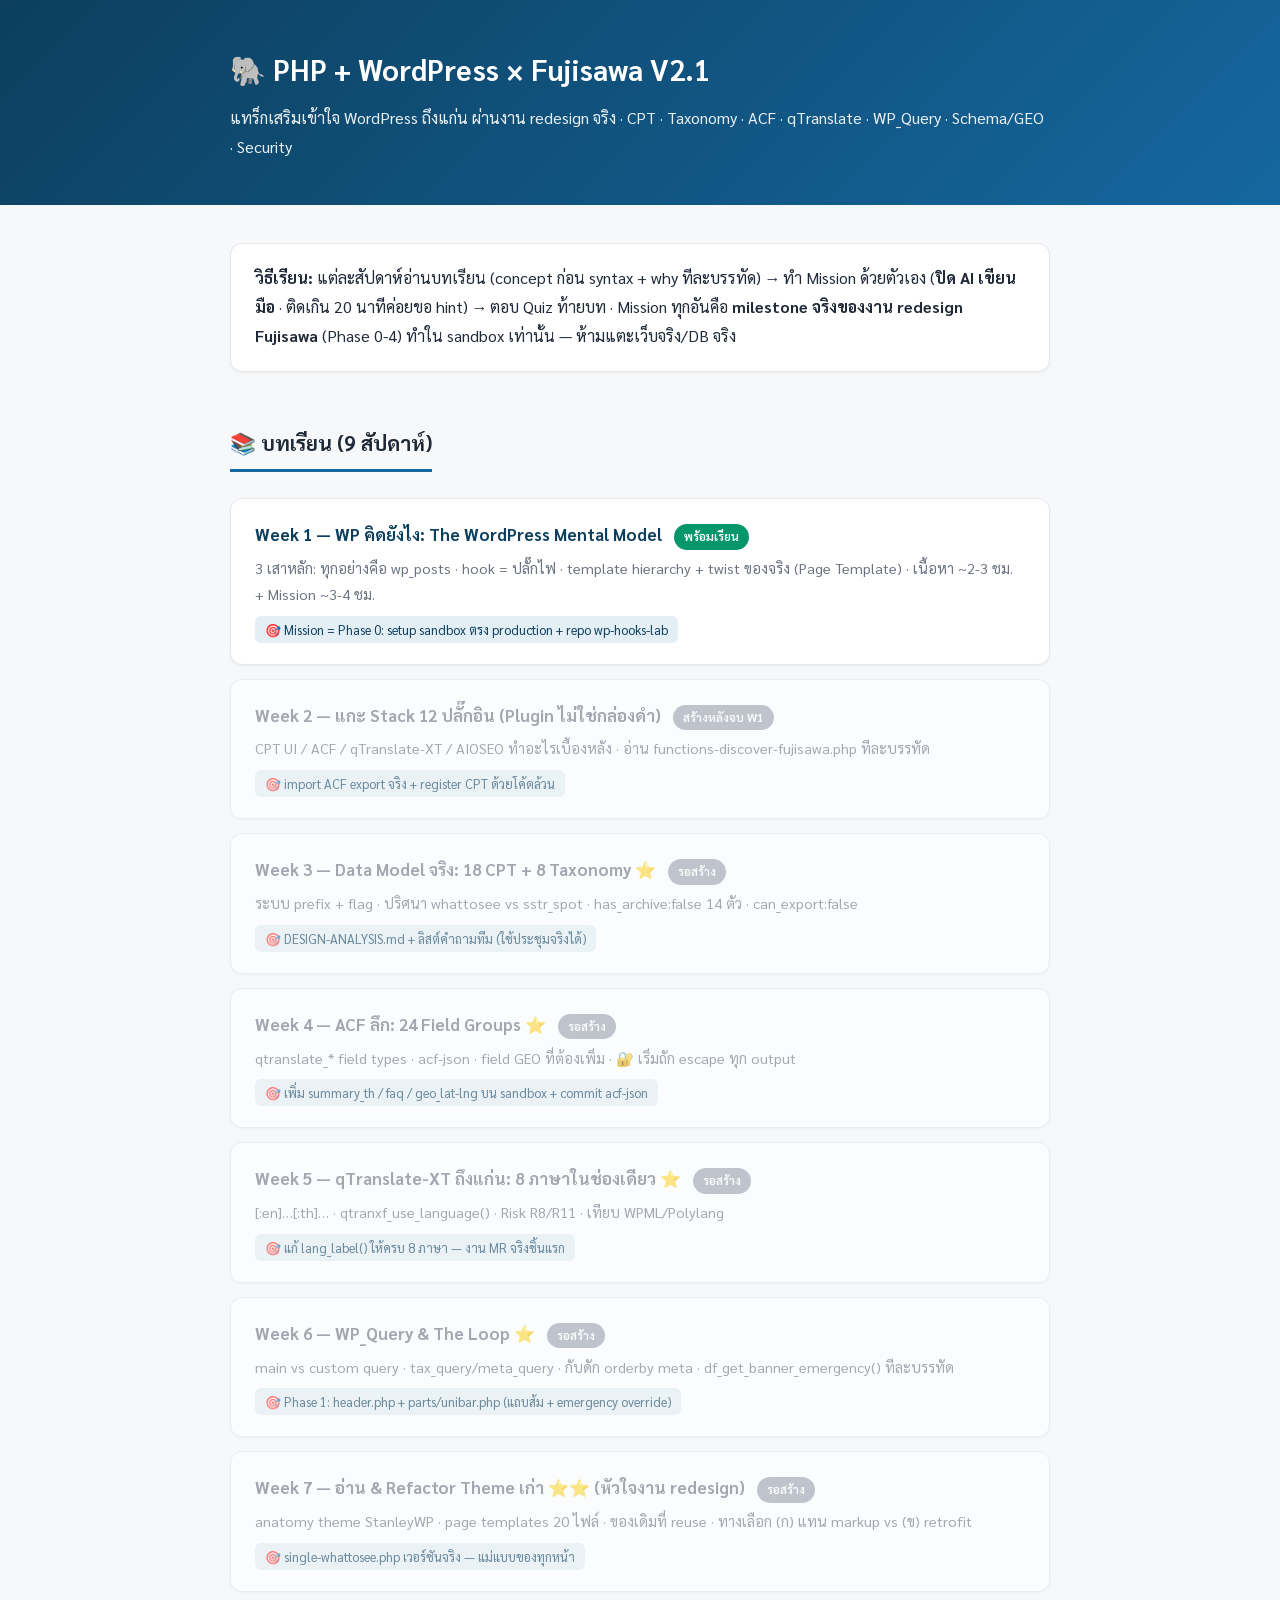
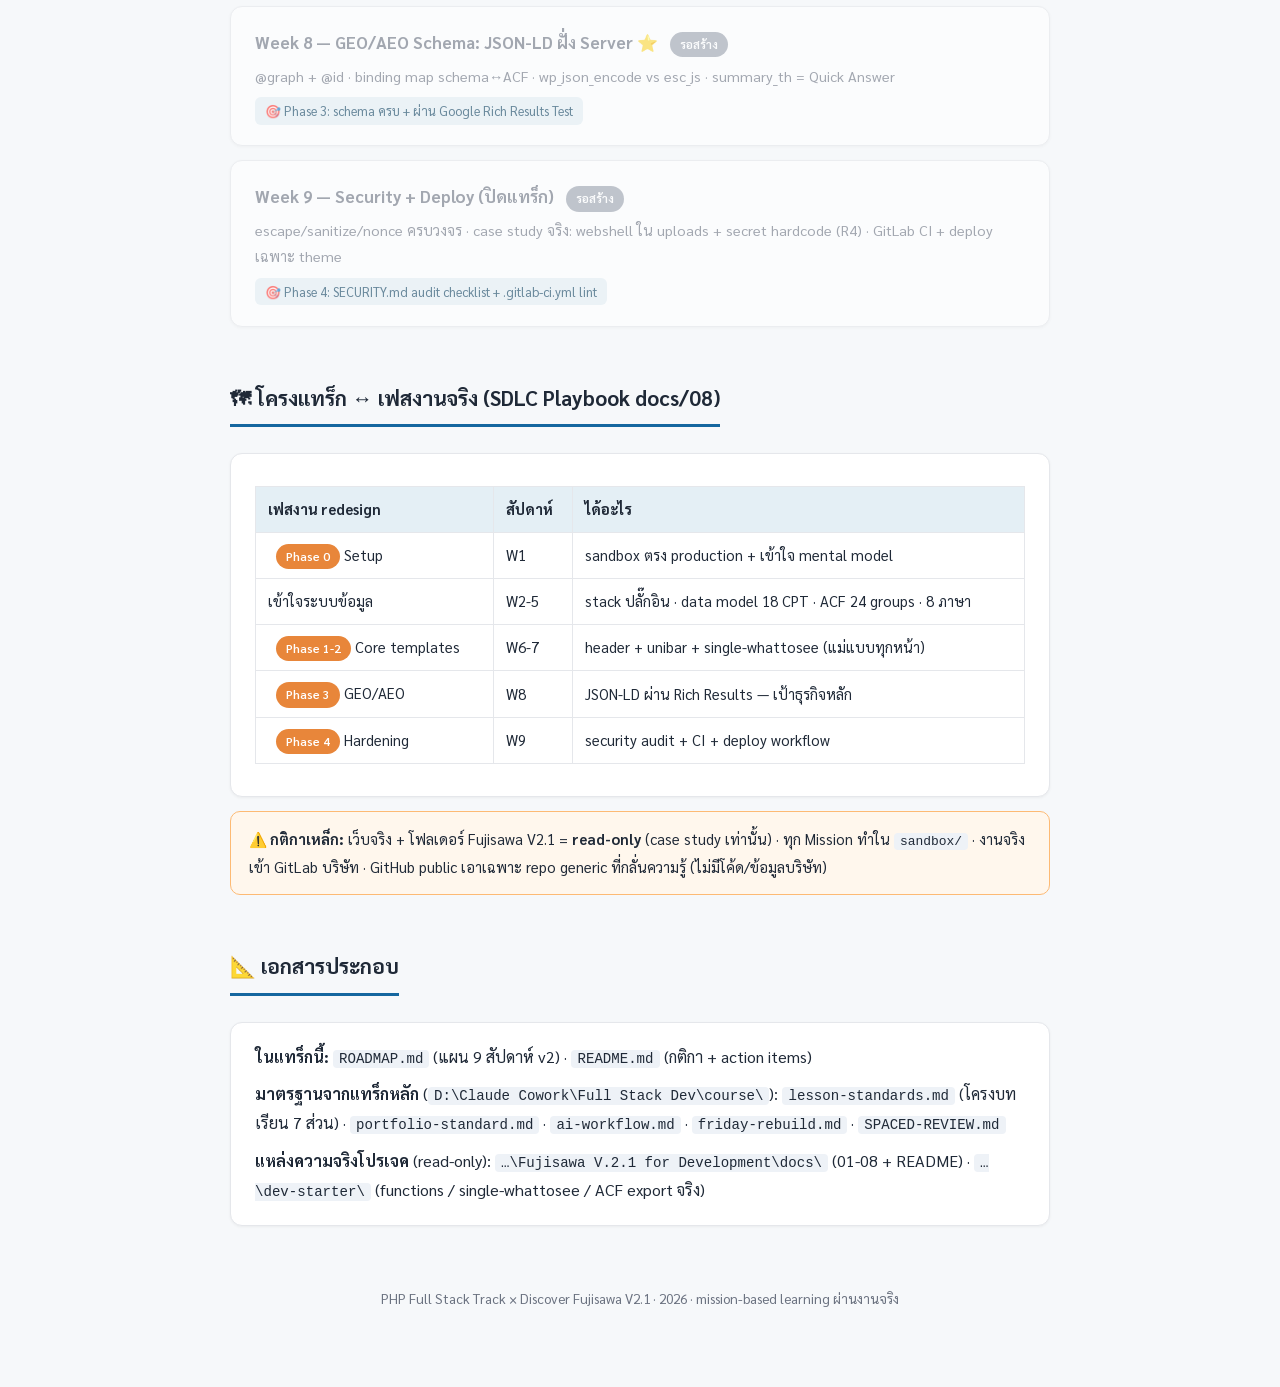
==== index.html @ 59da2ed6 "Note: Frist push data." ====
<!DOCTYPE html>
<html lang="th">
<head>
<meta charset="UTF-8">
<meta name="viewport" content="width=device-width, initial-scale=1.0">
<title>PHP + WordPress × Fujisawa V2.1 — คอร์สเรียน</title>
<style>
@import url('https://fonts.googleapis.com/css2?family=Sarabun:wght@300;400;600;700&display=swap');
:root{--bg:#f6f8fa;--card:#fff;--ink:#1f2937;--muted:#6b7280;--brand:#15679f;--brand-dark:#0c3f5e;--accent:#e8863a;--ok:#059669;--border:#e5e7eb;--tint:#e4eff5}
*{box-sizing:border-box}body{font-family:'Sarabun',sans-serif;background:var(--bg);color:var(--ink);margin:0;line-height:1.8;font-size:16px}
.wrap{max-width:860px;margin:0 auto;padding:24px 20px 80px}
header.hero{background:linear-gradient(135deg,#0c3f5e,#15679f);color:#fff;padding:44px 20px}
header.hero h1{margin:0 0 8px;font-size:1.8rem}header.hero p{margin:0;opacity:.92}
h2{font-size:1.3rem;margin:38px 0 12px;padding-bottom:8px;border-bottom:3px solid var(--brand);display:inline-block}
.card{background:var(--card);border:1px solid var(--border);border-radius:12px;padding:20px 24px;margin:14px 0;box-shadow:0 1px 3px rgba(0,0,0,.05)}
.card.disabled{opacity:.6}
a.week{font-weight:700;color:var(--brand-dark);text-decoration:none;font-size:1.05rem}
span.week-off{font-weight:700;color:var(--muted);font-size:1.05rem}
.badge{display:inline-block;background:var(--ok);color:#fff;font-size:.75rem;padding:2px 10px;border-radius:999px;font-weight:600;margin-left:8px}
.badge.soon{background:#9ca3af}
.badge.phase{background:var(--accent)}
.muted{color:var(--muted);font-size:.9rem}
.mission{display:inline-block;background:var(--tint);color:var(--brand-dark);font-size:.8rem;padding:2px 10px;border-radius:6px;margin-top:8px}
table{width:100%;border-collapse:collapse;margin:12px 0;font-size:.92rem}
th,td{border:1px solid var(--border);padding:9px 12px;text-align:left}th{background:var(--tint)}
.warn{background:#fff7ed;border:1px solid #fdba74;border-radius:10px;padding:14px 18px;margin:14px 0;font-size:.92rem}
code{background:#eef2f7;border-radius:4px;padding:1px 6px;font-size:.88em}
footer{text-align:center;color:var(--muted);font-size:.85rem;margin-top:60px}
@media(max-width:600px){body{font-size:15px}header.hero h1{font-size:1.3rem}.wrap{padding:18px 14px 60px}table{display:block;overflow-x:auto}}
</style>
</head>
<body>
<header class="hero">
  <div class="wrap" style="padding:0 20px">
    <h1>🐘 PHP + WordPress × Fujisawa V2.1</h1>
    <p>แทร็กเสริมเข้าใจ WordPress ถึงแก่น ผ่านงาน redesign จริง · CPT · Taxonomy · ACF · qTranslate · WP_Query · Schema/GEO · Security</p>
  </div>
</header>
<div class="wrap">

  <div class="card">
    <strong>วิธีเรียน:</strong> แต่ละสัปดาห์อ่านบทเรียน (concept ก่อน syntax + why ทีละบรรทัด) → ทำ Mission ด้วยตัวเอง
    (<strong>ปิด AI เขียนมือ</strong> · ติดเกิน 20 นาทีค่อยขอ hint) → ตอบ Quiz ท้ายบท
    · Mission ทุกอันคือ <strong>milestone จริงของงาน redesign Fujisawa</strong> (Phase 0-4) ทำใน sandbox เท่านั้น — ห้ามแตะเว็บจริง/DB จริง
  </div>

  <h2>📚 บทเรียน (9 สัปดาห์)</h2>

  <div class="card">
    <a class="week" href="week-01/index.html">Week 1 — WP คิดยังไง: The WordPress Mental Model</a>
    <span class="badge">พร้อมเรียน</span>
    <p class="muted" style="margin:6px 0 0">3 เสาหลัก: ทุกอย่างคือ wp_posts · hook = ปลั๊กไฟ · template hierarchy + twist ของจริง (Page Template) · เนื้อหา ~2-3 ชม. + Mission ~3-4 ชม.</p>
    <span class="mission">🎯 Mission = Phase 0: setup sandbox ตรง production + repo wp-hooks-lab</span>
  </div>

  <div class="card disabled">
    <span class="week-off">Week 2 — แกะ Stack 12 ปลั๊กอิน (Plugin ไม่ใช่กล่องดำ)</span>
    <span class="badge soon">สร้างหลังจบ W1</span>
    <p class="muted" style="margin:6px 0 0">CPT UI / ACF / qTranslate-XT / AIOSEO ทำอะไรเบื้องหลัง · อ่าน functions-discover-fujisawa.php ทีละบรรทัด</p>
    <span class="mission">🎯 import ACF export จริง + register CPT ด้วยโค้ดล้วน</span>
  </div>

  <div class="card disabled">
    <span class="week-off">Week 3 — Data Model จริง: 18 CPT + 8 Taxonomy ⭐</span>
    <span class="badge soon">รอสร้าง</span>
    <p class="muted" style="margin:6px 0 0">ระบบ prefix + flag · ปริศนา whattosee vs sstr_spot · has_archive:false 14 ตัว · can_export:false</p>
    <span class="mission">🎯 DESIGN-ANALYSIS.md + ลิสต์คำถามทีม (ใช้ประชุมจริงได้)</span>
  </div>

  <div class="card disabled">
    <span class="week-off">Week 4 — ACF ลึก: 24 Field Groups ⭐</span>
    <span class="badge soon">รอสร้าง</span>
    <p class="muted" style="margin:6px 0 0">qtranslate_* field types · acf-json · field GEO ที่ต้องเพิ่ม · 🔐 เริ่มถัก escape ทุก output</p>
    <span class="mission">🎯 เพิ่ม summary_th / faq / geo_lat-lng บน sandbox + commit acf-json</span>
  </div>

  <div class="card disabled">
    <span class="week-off">Week 5 — qTranslate-XT ถึงแก่น: 8 ภาษาในช่องเดียว ⭐</span>
    <span class="badge soon">รอสร้าง</span>
    <p class="muted" style="margin:6px 0 0">[:en]…[:th]… · qtranxf_use_language() · Risk R8/R11 · เทียบ WPML/Polylang</p>
    <span class="mission">🎯 แก้ lang_label() ให้ครบ 8 ภาษา — งาน MR จริงชิ้นแรก</span>
  </div>

  <div class="card disabled">
    <span class="week-off">Week 6 — WP_Query &amp; The Loop ⭐</span>
    <span class="badge soon">รอสร้าง</span>
    <p class="muted" style="margin:6px 0 0">main vs custom query · tax_query/meta_query · กับดัก orderby meta · df_get_banner_emergency() ทีละบรรทัด</p>
    <span class="mission">🎯 Phase 1: header.php + parts/unibar.php (แถบส้ม + emergency override)</span>
  </div>

  <div class="card disabled">
    <span class="week-off">Week 7 — อ่าน &amp; Refactor Theme เก่า ⭐⭐ (หัวใจงาน redesign)</span>
    <span class="badge soon">รอสร้าง</span>
    <p class="muted" style="margin:6px 0 0">anatomy theme StanleyWP · page templates 20 ไฟล์ · ของเดิมที่ reuse · ทางเลือก (ก) แทน markup vs (ข) retrofit</p>
    <span class="mission">🎯 single-whattosee.php เวอร์ชันจริง — แม่แบบของทุกหน้า</span>
  </div>

  <div class="card disabled">
    <span class="week-off">Week 8 — GEO/AEO Schema: JSON-LD ฝั่ง Server ⭐</span>
    <span class="badge soon">รอสร้าง</span>
    <p class="muted" style="margin:6px 0 0">@graph + @id · binding map schema↔ACF · wp_json_encode vs esc_js · summary_th = Quick Answer</p>
    <span class="mission">🎯 Phase 3: schema ครบ + ผ่าน Google Rich Results Test</span>
  </div>

  <div class="card disabled">
    <span class="week-off">Week 9 — Security + Deploy (ปิดแทร็ก)</span>
    <span class="badge soon">รอสร้าง</span>
    <p class="muted" style="margin:6px 0 0">escape/sanitize/nonce ครบวงจร · case study จริง: webshell ใน uploads + secret hardcode (R4) · GitLab CI + deploy เฉพาะ theme</p>
    <span class="mission">🎯 Phase 4: SECURITY.md audit checklist + .gitlab-ci.yml lint</span>
  </div>

  <h2>🗺 โครงแทร็ก ↔ เฟสงานจริง (SDLC Playbook docs/08)</h2>
  <div class="card">
    <table>
      <tr><th>เฟสงาน redesign</th><th>สัปดาห์</th><th>ได้อะไร</th></tr>
      <tr><td><span class="badge phase">Phase 0</span> Setup</td><td>W1</td><td>sandbox ตรง production + เข้าใจ mental model</td></tr>
      <tr><td>เข้าใจระบบข้อมูล</td><td>W2-5</td><td>stack ปลั๊กอิน · data model 18 CPT · ACF 24 groups · 8 ภาษา</td></tr>
      <tr><td><span class="badge phase">Phase 1-2</span> Core templates</td><td>W6-7</td><td>header + unibar + single-whattosee (แม่แบบทุกหน้า)</td></tr>
      <tr><td><span class="badge phase">Phase 3</span> GEO/AEO</td><td>W8</td><td>JSON-LD ผ่าน Rich Results — เป้าธุรกิจหลัก</td></tr>
      <tr><td><span class="badge phase">Phase 4</span> Hardening</td><td>W9</td><td>security audit + CI + deploy workflow</td></tr>
    </table>
  </div>

  <div class="warn">
    <strong>⚠️ กติกาเหล็ก:</strong> เว็บจริง + โฟลเดอร์ Fujisawa V2.1 = <strong>read-only</strong> (case study เท่านั้น) ·
    ทุก Mission ทำใน <code>sandbox/</code> · งานจริงเข้า GitLab บริษัท · GitHub public เอาเฉพาะ repo generic ที่กลั่นความรู้ (ไม่มีโค้ด/ข้อมูลบริษัท)
  </div>

  <h2>📐 เอกสารประกอบ</h2>
  <div class="card">
    <p style="margin:0 0 8px"><strong>ในแทร็กนี้:</strong> <code>ROADMAP.md</code> (แผน 9 สัปดาห์ v2) · <code>README.md</code> (กติกา + action items)</p>
    <p style="margin:0 0 8px"><strong>มาตรฐานจากแทร็กหลัก</strong> (<code>D:\Claude Cowork\Full Stack Dev\course\</code>): <code>lesson-standards.md</code> (โครงบทเรียน 7 ส่วน) · <code>portfolio-standard.md</code> · <code>ai-workflow.md</code> · <code>friday-rebuild.md</code> · <code>SPACED-REVIEW.md</code></p>
    <p style="margin:0"><strong>แหล่งความจริงโปรเจค</strong> (read-only): <code>…\Fujisawa V.2.1 for Development\docs\</code> (01-08 + README) · <code>…\dev-starter\</code> (functions / single-whattosee / ACF export จริง)</p>
  </div>

  <footer>PHP Full Stack Track × Discover Fujisawa V2.1 · 2026 · mission-based learning ผ่านงานจริง</footer>
</div>
</body>
</html>
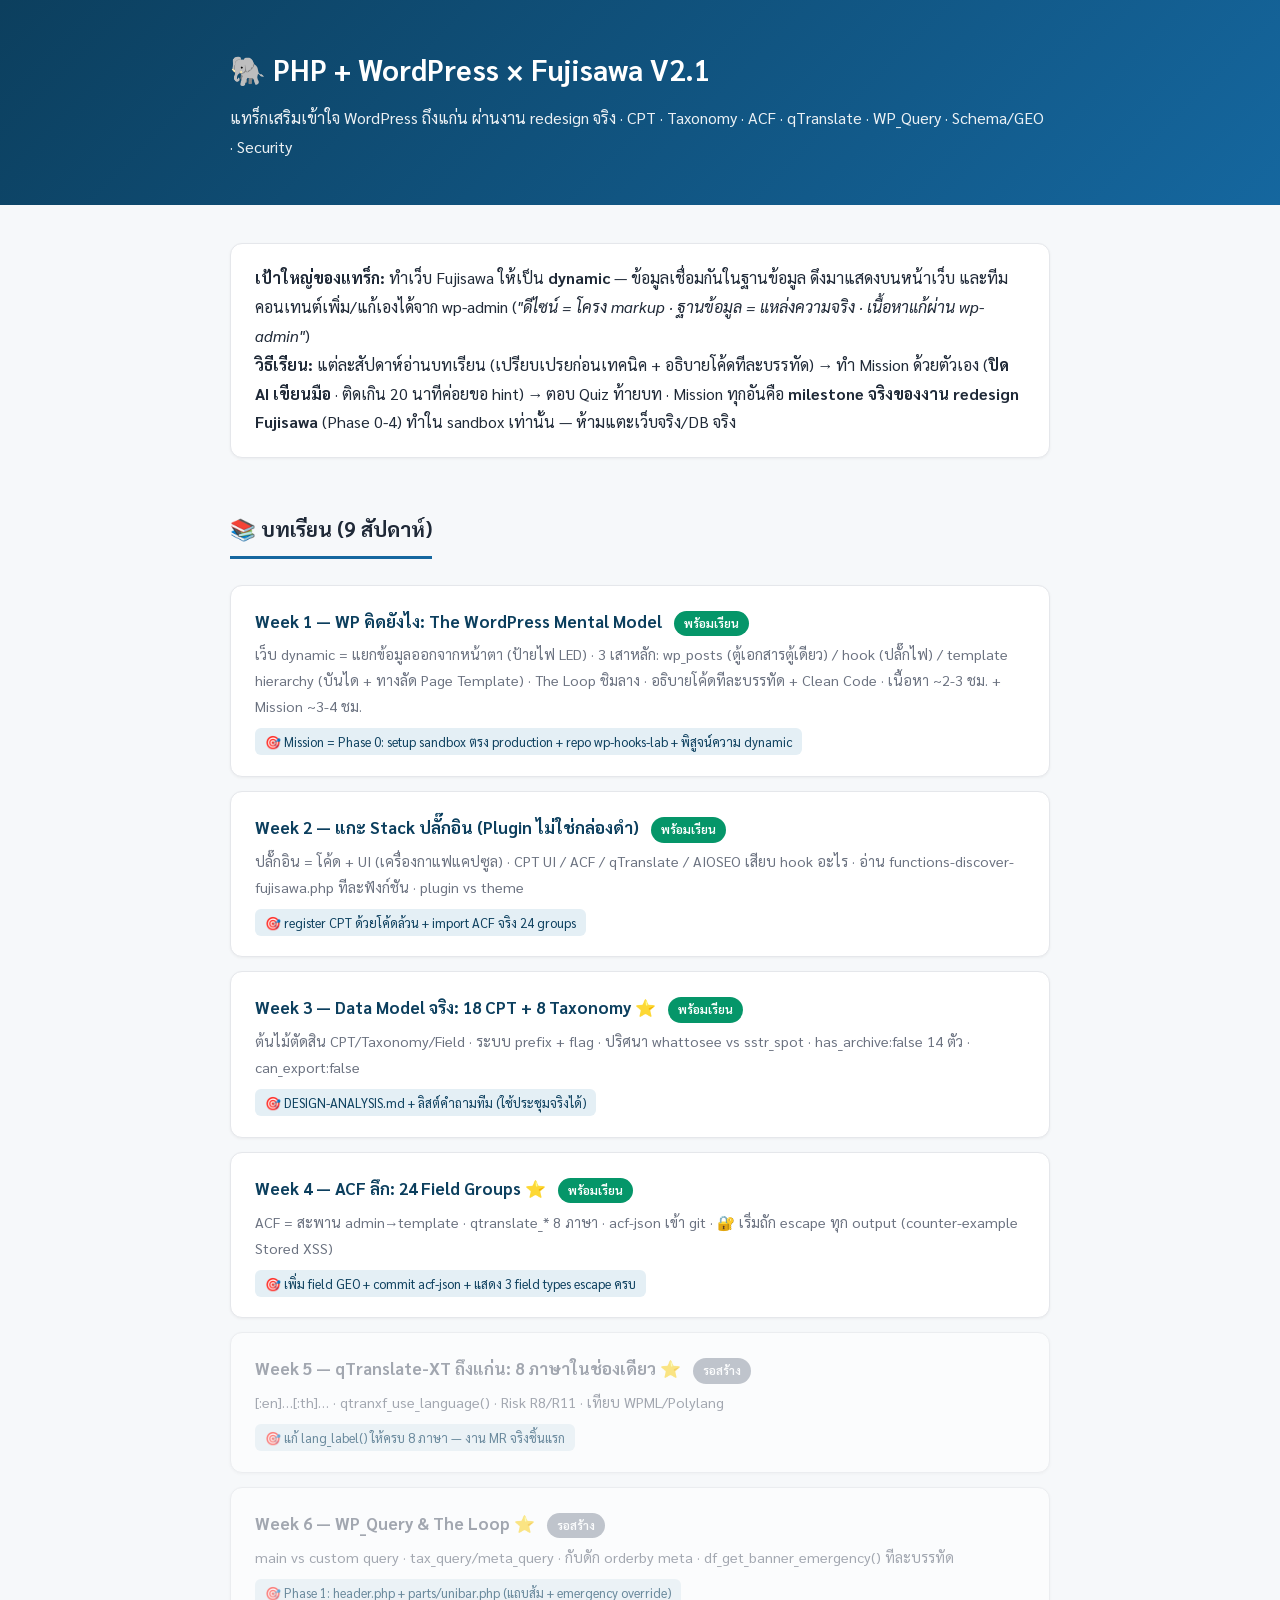
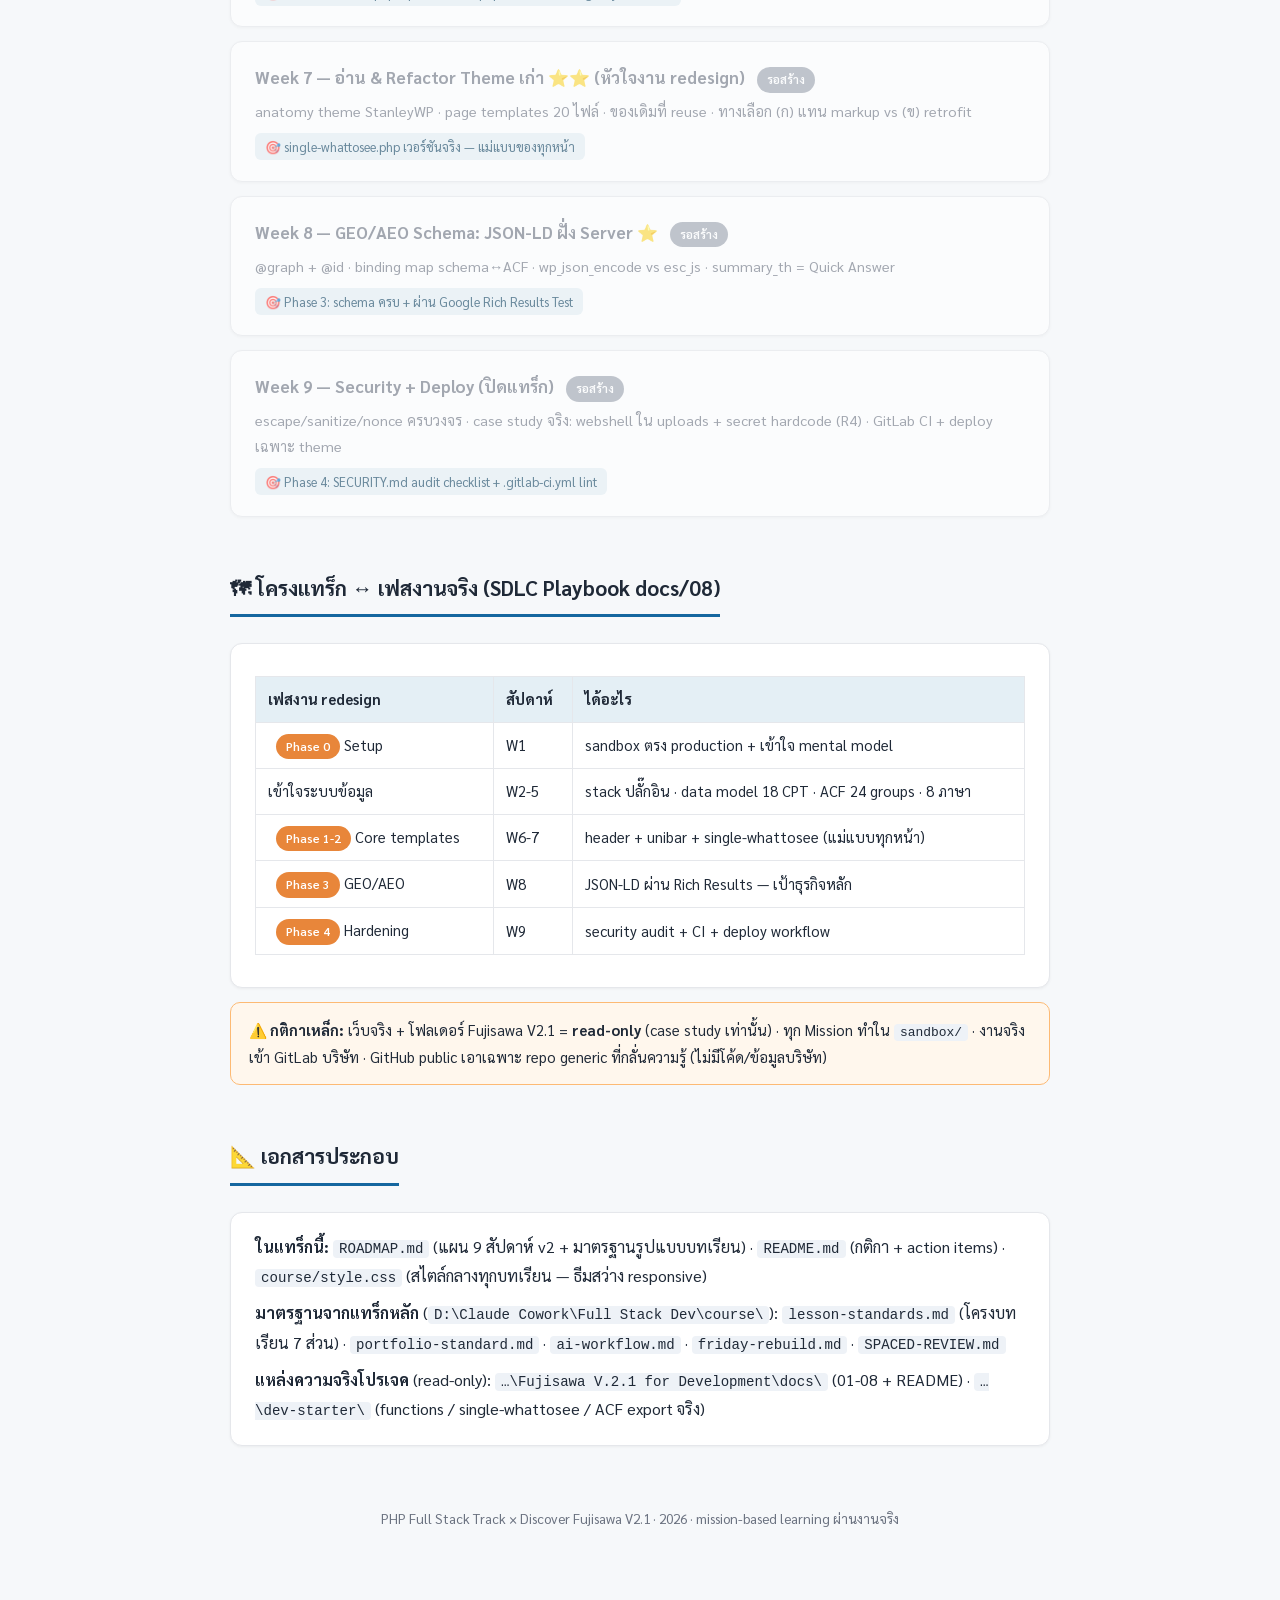
==== commit 1b3273c7: "Update: Week02-04." ====
--- a/index.html
+++ b/index.html
@@ -39,7 +39,10 @@
 <div class="wrap">
 
   <div class="card">
-    <strong>วิธีเรียน:</strong> แต่ละสัปดาห์อ่านบทเรียน (concept ก่อน syntax + why ทีละบรรทัด) → ทำ Mission ด้วยตัวเอง
+    <strong>เป้าใหญ่ของแทร็ก:</strong> ทำเว็บ Fujisawa ให้เป็น <strong>dynamic</strong> — ข้อมูลเชื่อมกันในฐานข้อมูล
+    ดึงมาแสดงบนหน้าเว็บ และทีมคอนเทนต์เพิ่ม/แก้เองได้จาก wp-admin
+    (<em>"ดีไซน์ = โครง markup · ฐานข้อมูล = แหล่งความจริง · เนื้อหาแก้ผ่าน wp-admin"</em>)
+    <br><strong>วิธีเรียน:</strong> แต่ละสัปดาห์อ่านบทเรียน (เปรียบเปรยก่อนเทคนิค + อธิบายโค้ดทีละบรรทัด) → ทำ Mission ด้วยตัวเอง
     (<strong>ปิด AI เขียนมือ</strong> · ติดเกิน 20 นาทีค่อยขอ hint) → ตอบ Quiz ท้ายบท
     · Mission ทุกอันคือ <strong>milestone จริงของงาน redesign Fujisawa</strong> (Phase 0-4) ทำใน sandbox เท่านั้น — ห้ามแตะเว็บจริง/DB จริง
   </div>
@@ -49,29 +52,29 @@
   <div class="card">
     <a class="week" href="week-01/index.html">Week 1 — WP คิดยังไง: The WordPress Mental Model</a>
     <span class="badge">พร้อมเรียน</span>
-    <p class="muted" style="margin:6px 0 0">3 เสาหลัก: ทุกอย่างคือ wp_posts · hook = ปลั๊กไฟ · template hierarchy + twist ของจริง (Page Template) · เนื้อหา ~2-3 ชม. + Mission ~3-4 ชม.</p>
-    <span class="mission">🎯 Mission = Phase 0: setup sandbox ตรง production + repo wp-hooks-lab</span>
+    <p class="muted" style="margin:6px 0 0">เว็บ dynamic = แยกข้อมูลออกจากหน้าตา (ป้ายไฟ LED) · 3 เสาหลัก: wp_posts (ตู้เอกสารตู้เดียว) / hook (ปลั๊กไฟ) / template hierarchy (บันได + ทางลัด Page Template) · The Loop ชิมลาง · อธิบายโค้ดทีละบรรทัด + Clean Code · เนื้อหา ~2-3 ชม. + Mission ~3-4 ชม.</p>
+    <span class="mission">🎯 Mission = Phase 0: setup sandbox ตรง production + repo wp-hooks-lab + พิสูจน์ความ dynamic</span>
   </div>
 
-  <div class="card disabled">
-    <span class="week-off">Week 2 — แกะ Stack 12 ปลั๊กอิน (Plugin ไม่ใช่กล่องดำ)</span>
-    <span class="badge soon">สร้างหลังจบ W1</span>
-    <p class="muted" style="margin:6px 0 0">CPT UI / ACF / qTranslate-XT / AIOSEO ทำอะไรเบื้องหลัง · อ่าน functions-discover-fujisawa.php ทีละบรรทัด</p>
-    <span class="mission">🎯 import ACF export จริง + register CPT ด้วยโค้ดล้วน</span>
+  <div class="card">
+    <a class="week" href="week-02/index.html">Week 2 — แกะ Stack ปลั๊กอิน (Plugin ไม่ใช่กล่องดำ)</a>
+    <span class="badge">พร้อมเรียน</span>
+    <p class="muted" style="margin:6px 0 0">ปลั๊กอิน = โค้ด + UI (เครื่องกาแฟแคปซูล) · CPT UI / ACF / qTranslate / AIOSEO เสียบ hook อะไร · อ่าน functions-discover-fujisawa.php ทีละฟังก์ชัน · plugin vs theme</p>
+    <span class="mission">🎯 register CPT ด้วยโค้ดล้วน + import ACF จริง 24 groups</span>
   </div>
 
-  <div class="card disabled">
-    <span class="week-off">Week 3 — Data Model จริง: 18 CPT + 8 Taxonomy ⭐</span>
-    <span class="badge soon">รอสร้าง</span>
-    <p class="muted" style="margin:6px 0 0">ระบบ prefix + flag · ปริศนา whattosee vs sstr_spot · has_archive:false 14 ตัว · can_export:false</p>
+  <div class="card">
+    <a class="week" href="week-03/index.html">Week 3 — Data Model จริง: 18 CPT + 8 Taxonomy ⭐</a>
+    <span class="badge">พร้อมเรียน</span>
+    <p class="muted" style="margin:6px 0 0">ต้นไม้ตัดสิน CPT/Taxonomy/Field · ระบบ prefix + flag · ปริศนา whattosee vs sstr_spot · has_archive:false 14 ตัว · can_export:false</p>
     <span class="mission">🎯 DESIGN-ANALYSIS.md + ลิสต์คำถามทีม (ใช้ประชุมจริงได้)</span>
   </div>
 
-  <div class="card disabled">
-    <span class="week-off">Week 4 — ACF ลึก: 24 Field Groups ⭐</span>
-    <span class="badge soon">รอสร้าง</span>
-    <p class="muted" style="margin:6px 0 0">qtranslate_* field types · acf-json · field GEO ที่ต้องเพิ่ม · 🔐 เริ่มถัก escape ทุก output</p>
-    <span class="mission">🎯 เพิ่ม summary_th / faq / geo_lat-lng บน sandbox + commit acf-json</span>
+  <div class="card">
+    <a class="week" href="week-04/index.html">Week 4 — ACF ลึก: 24 Field Groups ⭐</a>
+    <span class="badge">พร้อมเรียน</span>
+    <p class="muted" style="margin:6px 0 0">ACF = สะพาน admin→template · qtranslate_* 8 ภาษา · acf-json เข้า git · 🔐 เริ่มถัก escape ทุก output (counter-example Stored XSS)</p>
+    <span class="mission">🎯 เพิ่ม field GEO + commit acf-json + แสดง 3 field types escape ครบ</span>
   </div>
 
   <div class="card disabled">
@@ -128,7 +131,7 @@
 
   <h2>📐 เอกสารประกอบ</h2>
   <div class="card">
-    <p style="margin:0 0 8px"><strong>ในแทร็กนี้:</strong> <code>ROADMAP.md</code> (แผน 9 สัปดาห์ v2) · <code>README.md</code> (กติกา + action items)</p>
+    <p style="margin:0 0 8px"><strong>ในแทร็กนี้:</strong> <code>ROADMAP.md</code> (แผน 9 สัปดาห์ v2 + มาตรฐานรูปแบบบทเรียน) · <code>README.md</code> (กติกา + action items) · <code>course/style.css</code> (สไตล์กลางทุกบทเรียน — ธีมสว่าง responsive)</p>
     <p style="margin:0 0 8px"><strong>มาตรฐานจากแทร็กหลัก</strong> (<code>D:\Claude Cowork\Full Stack Dev\course\</code>): <code>lesson-standards.md</code> (โครงบทเรียน 7 ส่วน) · <code>portfolio-standard.md</code> · <code>ai-workflow.md</code> · <code>friday-rebuild.md</code> · <code>SPACED-REVIEW.md</code></p>
     <p style="margin:0"><strong>แหล่งความจริงโปรเจค</strong> (read-only): <code>…\Fujisawa V.2.1 for Development\docs\</code> (01-08 + README) · <code>…\dev-starter\</code> (functions / single-whattosee / ACF export จริง)</p>
   </div>
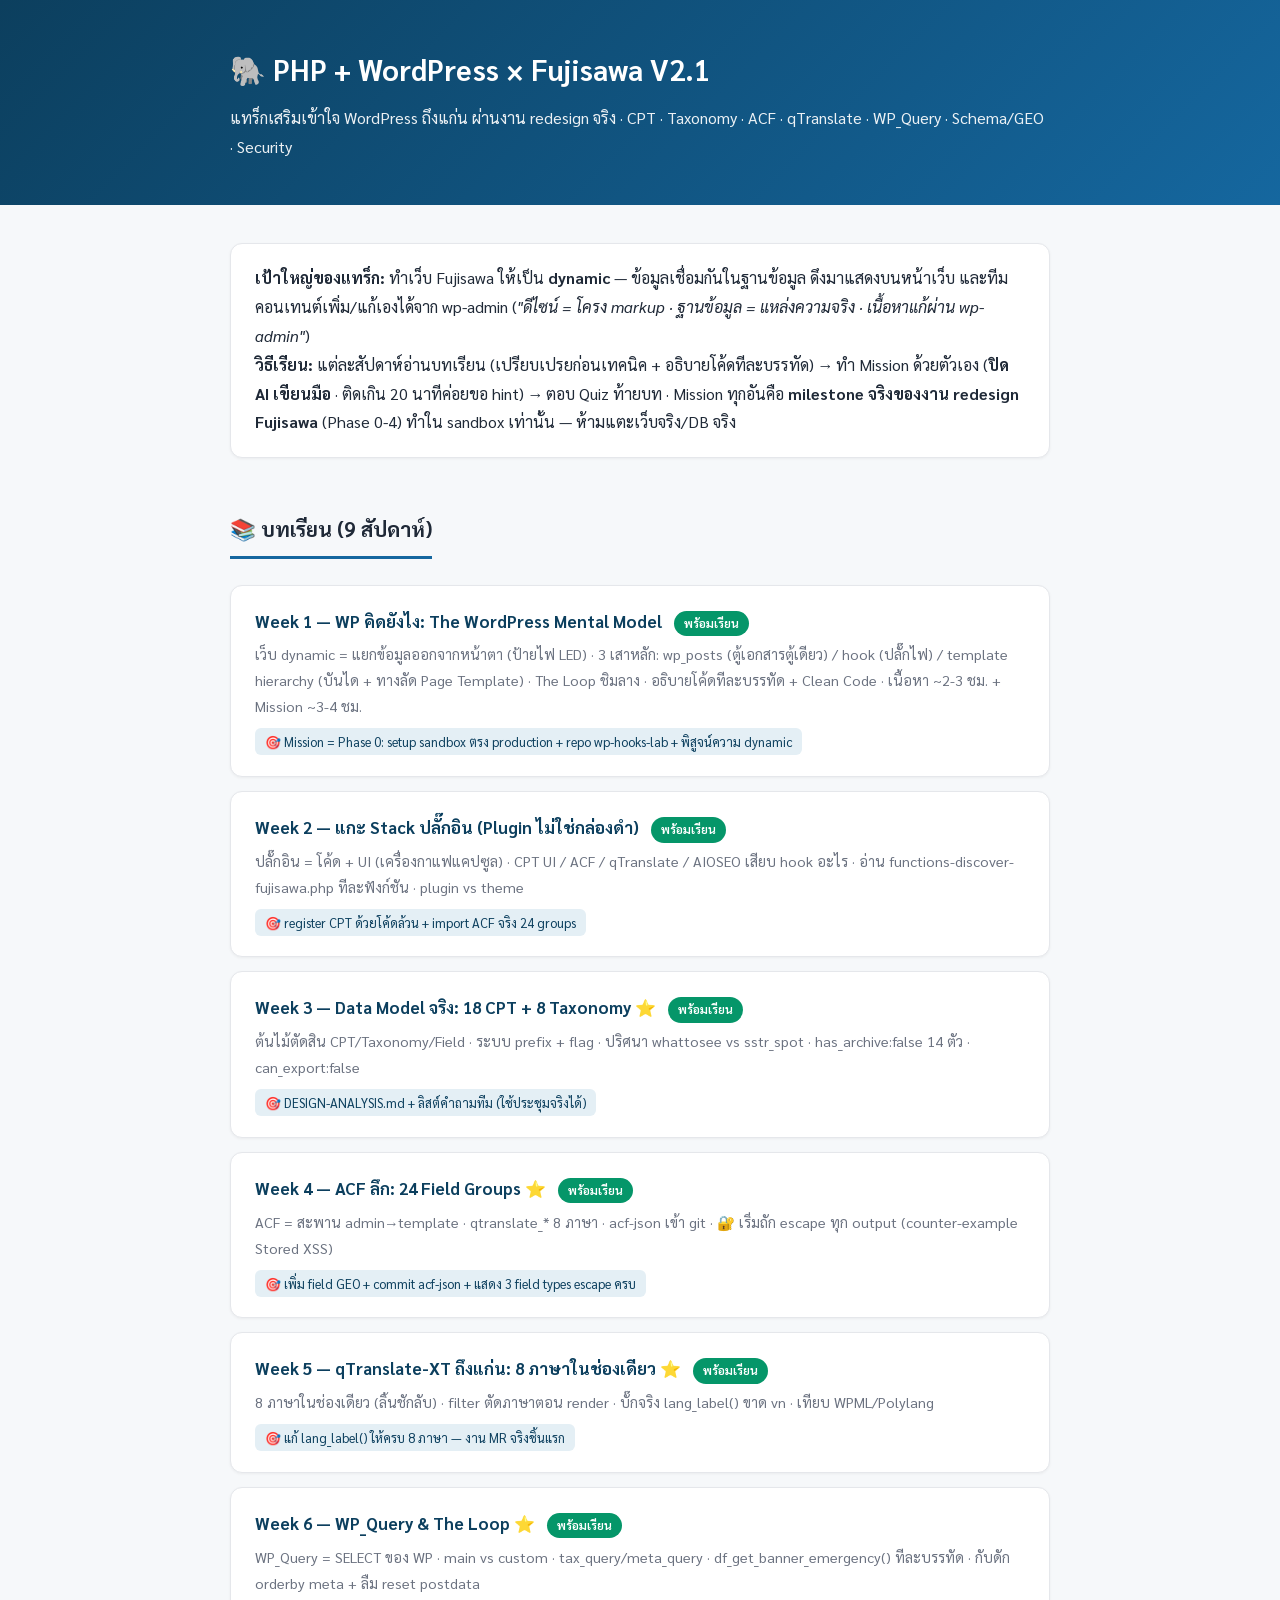
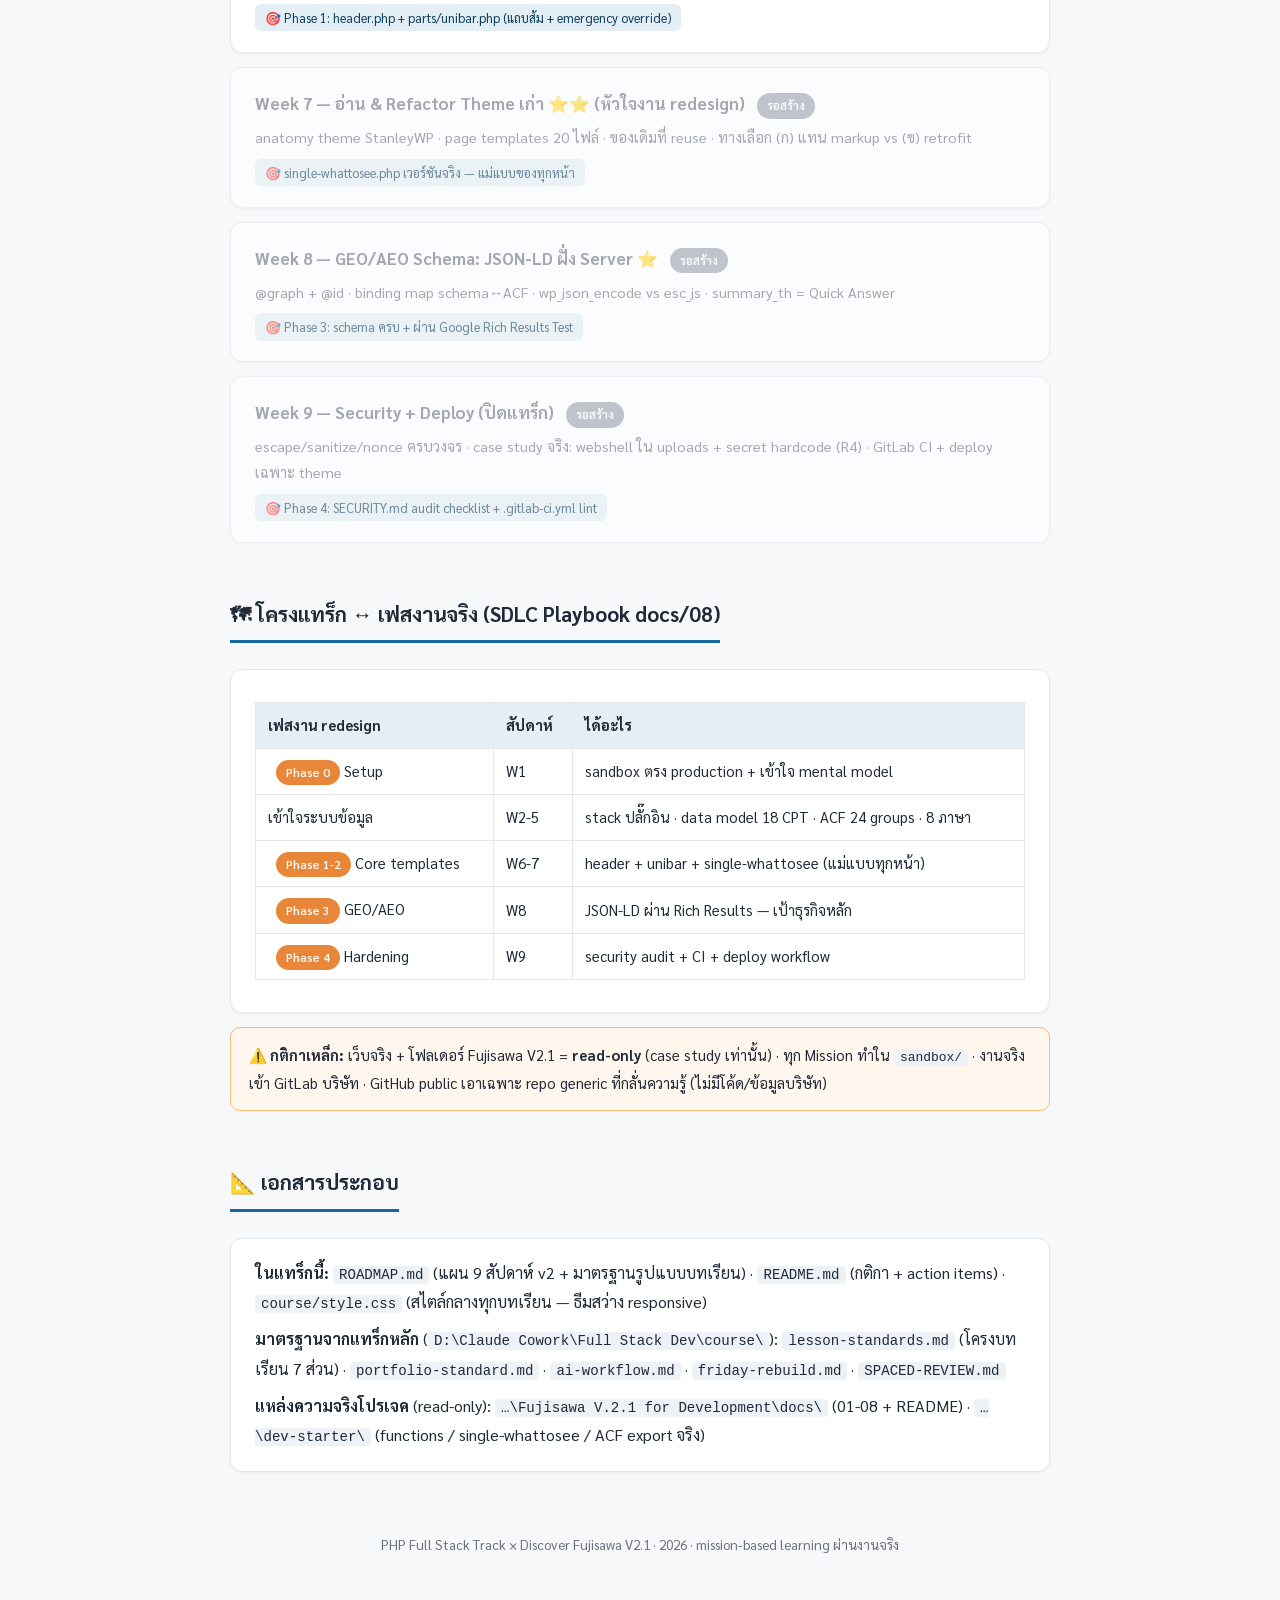
==== commit ee58f9a7: "Update: Week05-06." ====
--- a/index.html
+++ b/index.html
@@ -77,17 +77,17 @@
     <span class="mission">🎯 เพิ่ม field GEO + commit acf-json + แสดง 3 field types escape ครบ</span>
   </div>
 
-  <div class="card disabled">
-    <span class="week-off">Week 5 — qTranslate-XT ถึงแก่น: 8 ภาษาในช่องเดียว ⭐</span>
-    <span class="badge soon">รอสร้าง</span>
-    <p class="muted" style="margin:6px 0 0">[:en]…[:th]… · qtranxf_use_language() · Risk R8/R11 · เทียบ WPML/Polylang</p>
+  <div class="card">
+    <a class="week" href="week-05/index.html">Week 5 — qTranslate-XT ถึงแก่น: 8 ภาษาในช่องเดียว ⭐</a>
+    <span class="badge">พร้อมเรียน</span>
+    <p class="muted" style="margin:6px 0 0">8 ภาษาในช่องเดียว (ลิ้นชักลับ) · filter ตัดภาษาตอน render · บั๊กจริง lang_label() ขาด vn · เทียบ WPML/Polylang</p>
     <span class="mission">🎯 แก้ lang_label() ให้ครบ 8 ภาษา — งาน MR จริงชิ้นแรก</span>
   </div>
 
-  <div class="card disabled">
-    <span class="week-off">Week 6 — WP_Query &amp; The Loop ⭐</span>
-    <span class="badge soon">รอสร้าง</span>
-    <p class="muted" style="margin:6px 0 0">main vs custom query · tax_query/meta_query · กับดัก orderby meta · df_get_banner_emergency() ทีละบรรทัด</p>
+  <div class="card">
+    <a class="week" href="week-06/index.html">Week 6 — WP_Query &amp; The Loop ⭐</a>
+    <span class="badge">พร้อมเรียน</span>
+    <p class="muted" style="margin:6px 0 0">WP_Query = SELECT ของ WP · main vs custom · tax_query/meta_query · df_get_banner_emergency() ทีละบรรทัด · กับดัก orderby meta + ลืม reset postdata</p>
     <span class="mission">🎯 Phase 1: header.php + parts/unibar.php (แถบส้ม + emergency override)</span>
   </div>
 
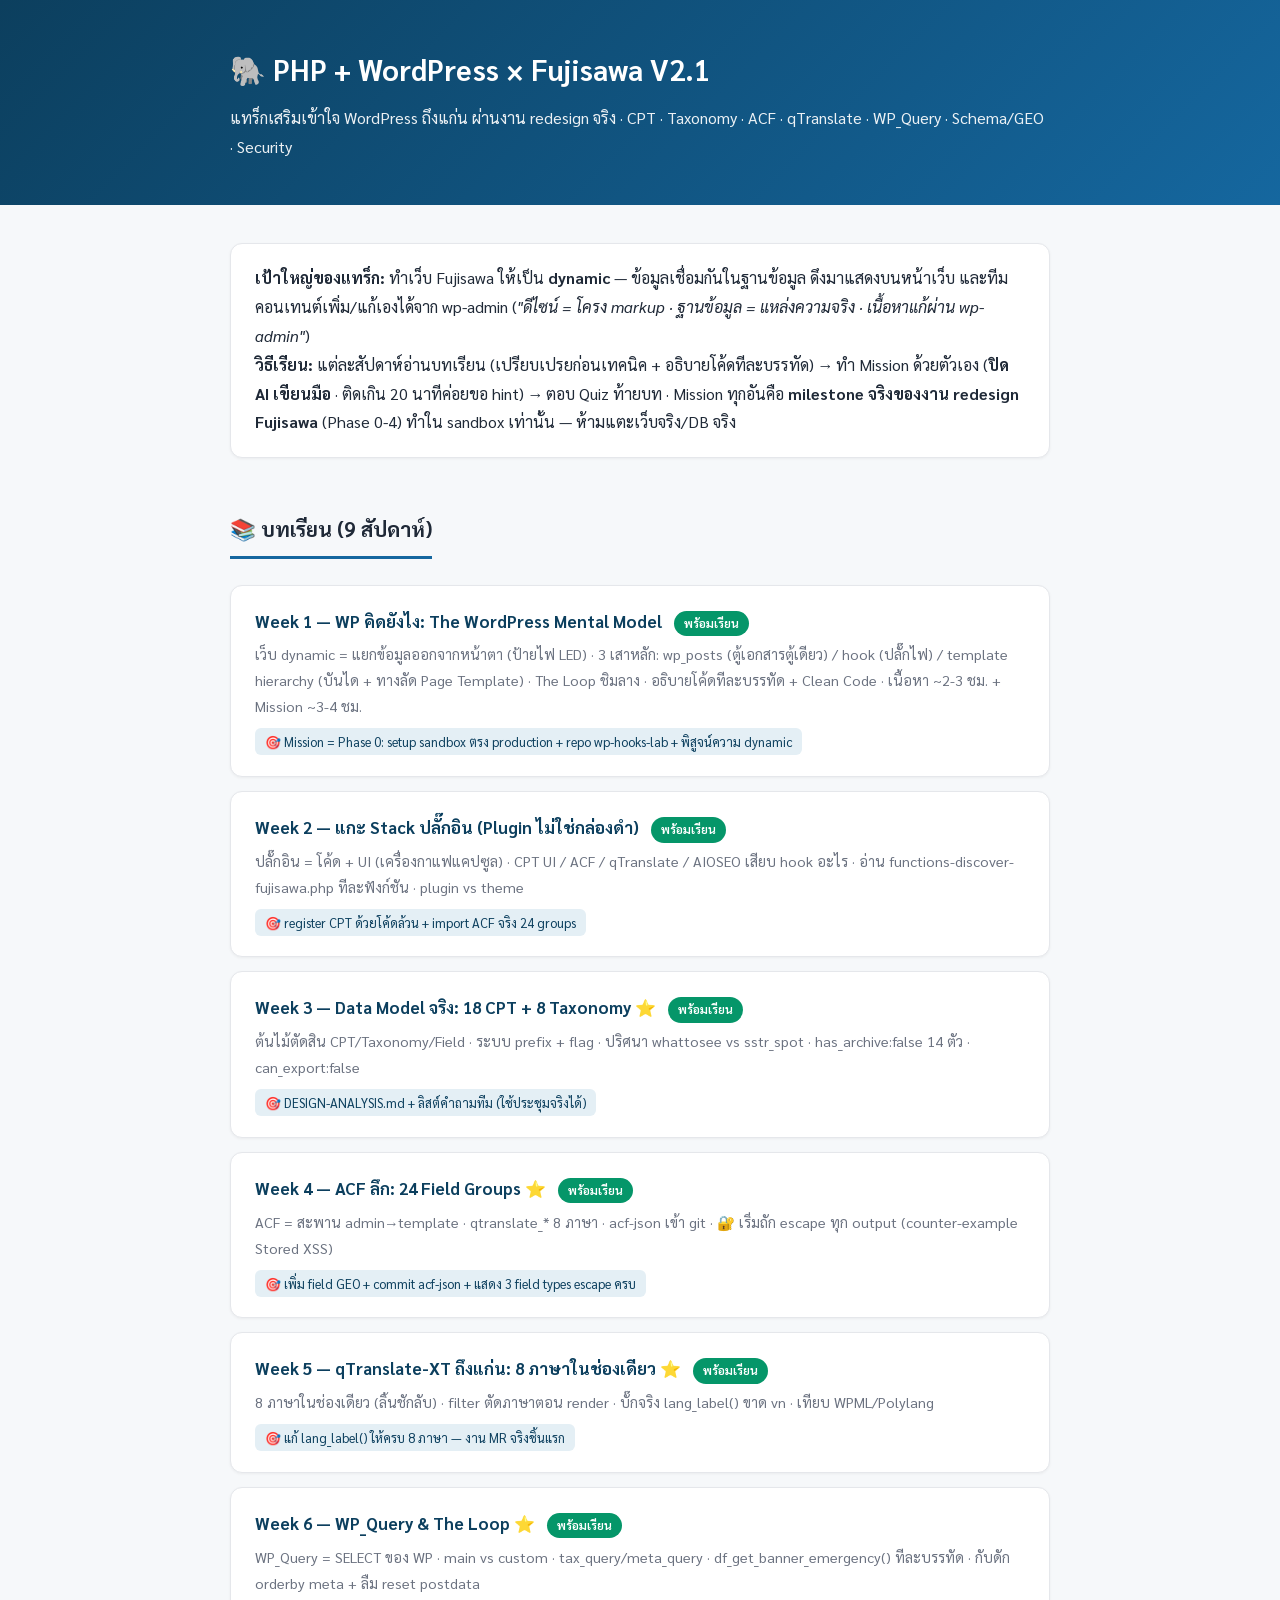
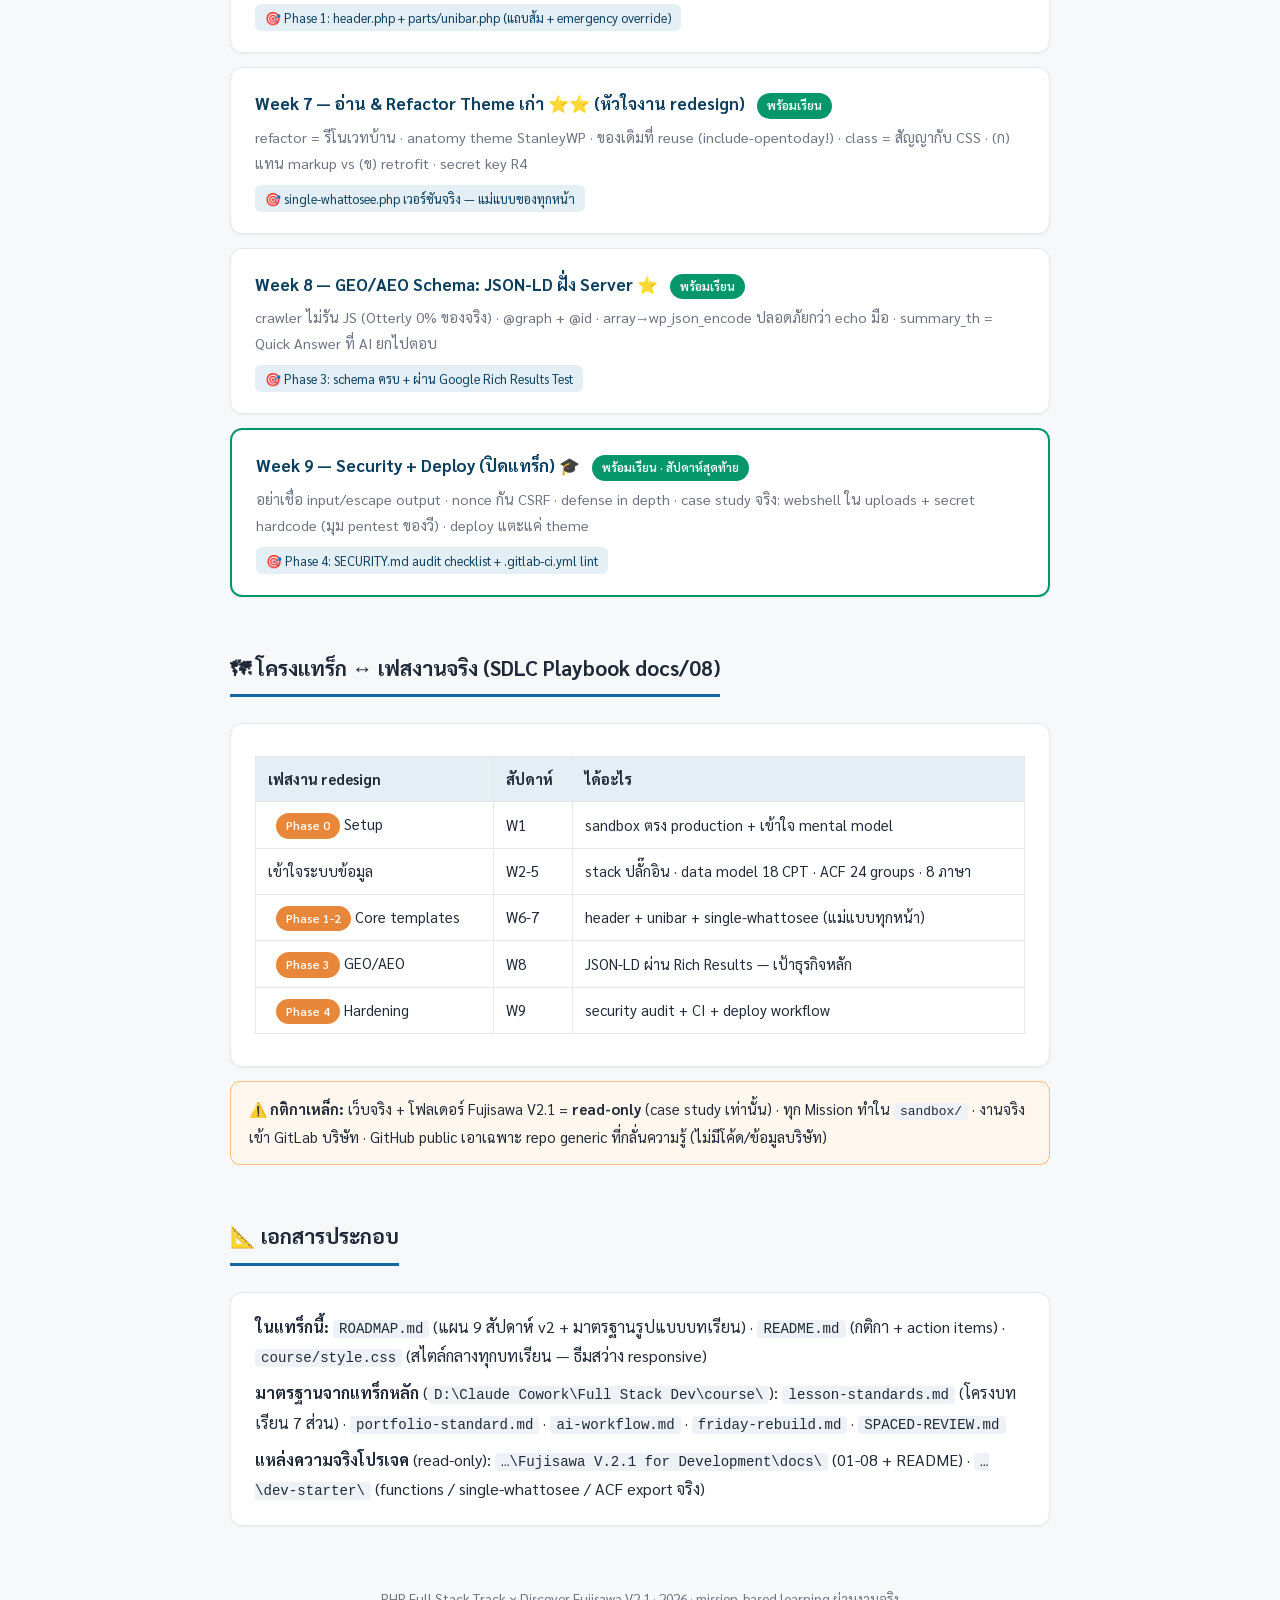
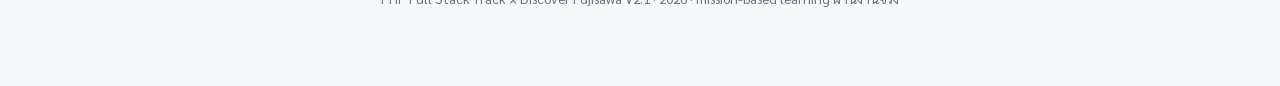
==== commit 36fb1e35: "Update: Week 7-9." ====
--- a/index.html
+++ b/index.html
@@ -91,24 +91,24 @@
     <span class="mission">🎯 Phase 1: header.php + parts/unibar.php (แถบส้ม + emergency override)</span>
   </div>
 
-  <div class="card disabled">
-    <span class="week-off">Week 7 — อ่าน &amp; Refactor Theme เก่า ⭐⭐ (หัวใจงาน redesign)</span>
-    <span class="badge soon">รอสร้าง</span>
-    <p class="muted" style="margin:6px 0 0">anatomy theme StanleyWP · page templates 20 ไฟล์ · ของเดิมที่ reuse · ทางเลือก (ก) แทน markup vs (ข) retrofit</p>
+  <div class="card">
+    <a class="week" href="week-07/index.html">Week 7 — อ่าน &amp; Refactor Theme เก่า ⭐⭐ (หัวใจงาน redesign)</a>
+    <span class="badge">พร้อมเรียน</span>
+    <p class="muted" style="margin:6px 0 0">refactor = รีโนเวทบ้าน · anatomy theme StanleyWP · ของเดิมที่ reuse (include-opentoday!) · class = สัญญากับ CSS · (ก) แทน markup vs (ข) retrofit · secret key R4</p>
     <span class="mission">🎯 single-whattosee.php เวอร์ชันจริง — แม่แบบของทุกหน้า</span>
   </div>
 
-  <div class="card disabled">
-    <span class="week-off">Week 8 — GEO/AEO Schema: JSON-LD ฝั่ง Server ⭐</span>
-    <span class="badge soon">รอสร้าง</span>
-    <p class="muted" style="margin:6px 0 0">@graph + @id · binding map schema↔ACF · wp_json_encode vs esc_js · summary_th = Quick Answer</p>
+  <div class="card">
+    <a class="week" href="week-08/index.html">Week 8 — GEO/AEO Schema: JSON-LD ฝั่ง Server ⭐</a>
+    <span class="badge">พร้อมเรียน</span>
+    <p class="muted" style="margin:6px 0 0">crawler ไม่รัน JS (Otterly 0% ของจริง) · @graph + @id · array→wp_json_encode ปลอดภัยกว่า echo มือ · summary_th = Quick Answer ที่ AI ยกไปตอบ</p>
     <span class="mission">🎯 Phase 3: schema ครบ + ผ่าน Google Rich Results Test</span>
   </div>
 
-  <div class="card disabled">
-    <span class="week-off">Week 9 — Security + Deploy (ปิดแทร็ก)</span>
-    <span class="badge soon">รอสร้าง</span>
-    <p class="muted" style="margin:6px 0 0">escape/sanitize/nonce ครบวงจร · case study จริง: webshell ใน uploads + secret hardcode (R4) · GitLab CI + deploy เฉพาะ theme</p>
+  <div class="card" style="border:2px solid #059669">
+    <a class="week" href="week-09/index.html">Week 9 — Security + Deploy (ปิดแทร็ก) 🎓</a>
+    <span class="badge green">พร้อมเรียน · สัปดาห์สุดท้าย</span>
+    <p class="muted" style="margin:6px 0 0">อย่าเชื่อ input/escape output · nonce กัน CSRF · defense in depth · case study จริง: webshell ใน uploads + secret hardcode (มุม pentest ของวี) · deploy แตะแค่ theme</p>
     <span class="mission">🎯 Phase 4: SECURITY.md audit checklist + .gitlab-ci.yml lint</span>
   </div>
 
